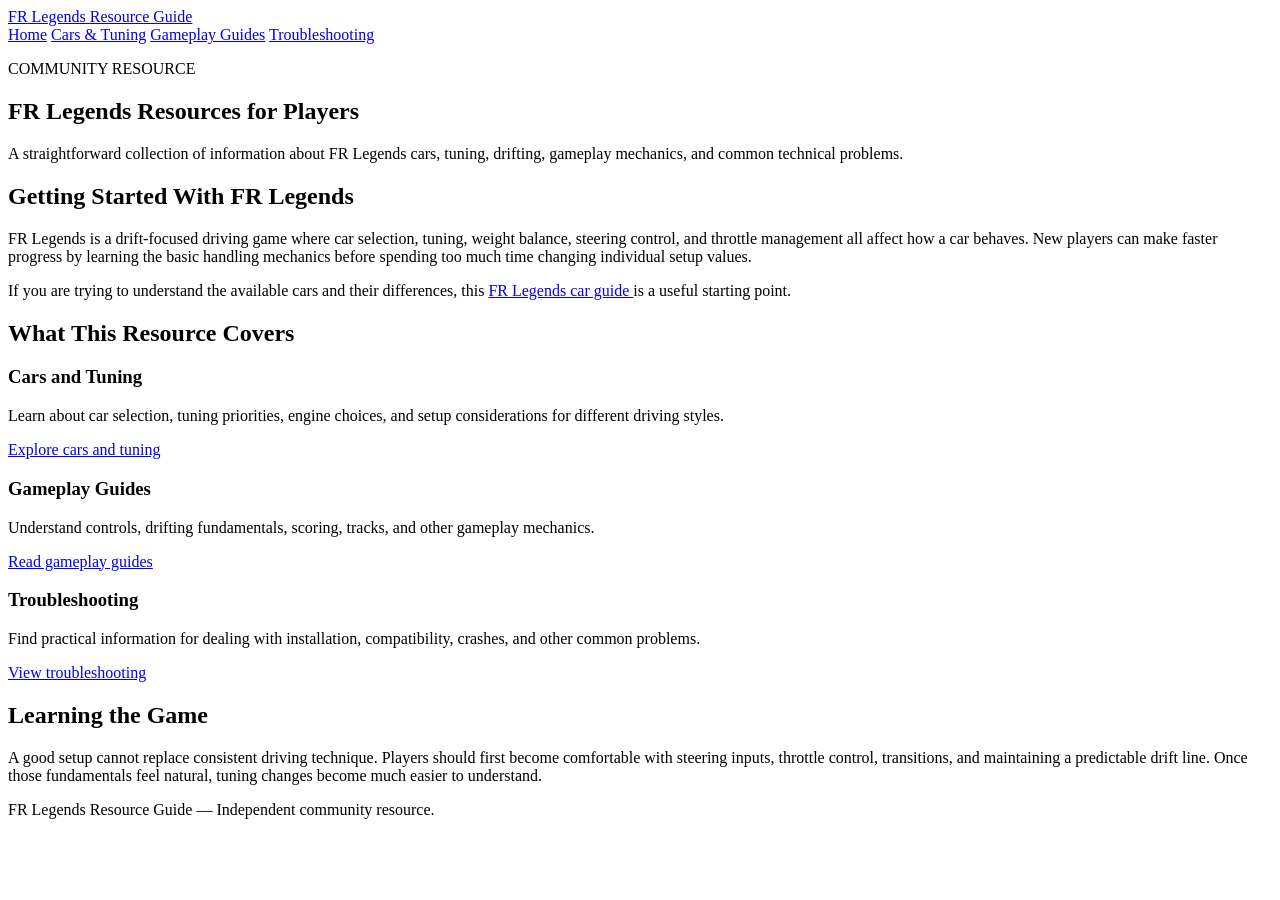
==== index.html @ 636a4249 "Create index.html" ====
<!DOCTYPE html>
<html lang="en">
<head>
    <meta charset="UTF-8">
    <meta name="viewport" content="width=device-width, initial-scale=1.0">

    <title>FR Legends Resource Guide</title>
    <meta name="description" content="A simple community resource for FR Legends cars, tuning, drifting, gameplay guides, and troubleshooting.">

    <link rel="stylesheet" href="styles.css">
</head>

<body>

<header class="site-header">
    <div class="container">
        <a href="index.html" class="site-title">FR Legends Resource Guide</a>

        <nav>
            <a href="index.html">Home</a>
            <a href="cars.html">Cars & Tuning</a>
            <a href="guides.html">Gameplay Guides</a>
            <a href="troubleshooting.html">Troubleshooting</a>
        </nav>
    </div>
</header>

<main>

<section class="hero">
    <div class="container">
        <p class="eyebrow">COMMUNITY RESOURCE</p>

        <h1>FR Legends Resources for Players</h1>

        <p class="hero-text">
            A straightforward collection of information about FR Legends cars,
            tuning, drifting, gameplay mechanics, and common technical problems.
        </p>
    </div>
</section>

<section class="content-section">
    <div class="container">

        <h2>Getting Started With FR Legends</h2>

        <p>
            FR Legends is a drift-focused driving game where car selection,
            tuning, weight balance, steering control, and throttle management
            all affect how a car behaves. New players can make faster progress
            by learning the basic handling mechanics before spending too much
            time changing individual setup values.
        </p>

        <p>
            If you are trying to understand the available cars and their
            differences, this
            <a href="https://frlegendszone.com/fr-legends-all-cars-guide/">
                FR Legends car guide
            </a>
            is a useful starting point.
        </p>

        <h2>What This Resource Covers</h2>

        <div class="resource-list">

            <article>
                <h3>Cars and Tuning</h3>
                <p>
                    Learn about car selection, tuning priorities, engine
                    choices, and setup considerations for different driving
                    styles.
                </p>
                <a href="cars.html">Explore cars and tuning</a>
            </article>

            <article>
                <h3>Gameplay Guides</h3>
                <p>
                    Understand controls, drifting fundamentals, scoring,
                    tracks, and other gameplay mechanics.
                </p>
                <a href="guides.html">Read gameplay guides</a>
            </article>

            <article>
                <h3>Troubleshooting</h3>
                <p>
                    Find practical information for dealing with installation,
                    compatibility, crashes, and other common problems.
                </p>
                <a href="troubleshooting.html">View troubleshooting</a>
            </article>

        </div>

        <h2>Learning the Game</h2>

        <p>
            A good setup cannot replace consistent driving technique. Players
            should first become comfortable with steering inputs, throttle
            control, transitions, and maintaining a predictable drift line.
            Once those fundamentals feel natural, tuning changes become much
            easier to understand.
        </p>

    </div>
</section>

</main>

<footer>
    <div class="container">
        <p>FR Legends Resource Guide — Independent community resource.</p>
    </div>
</footer>

</body>
</html>
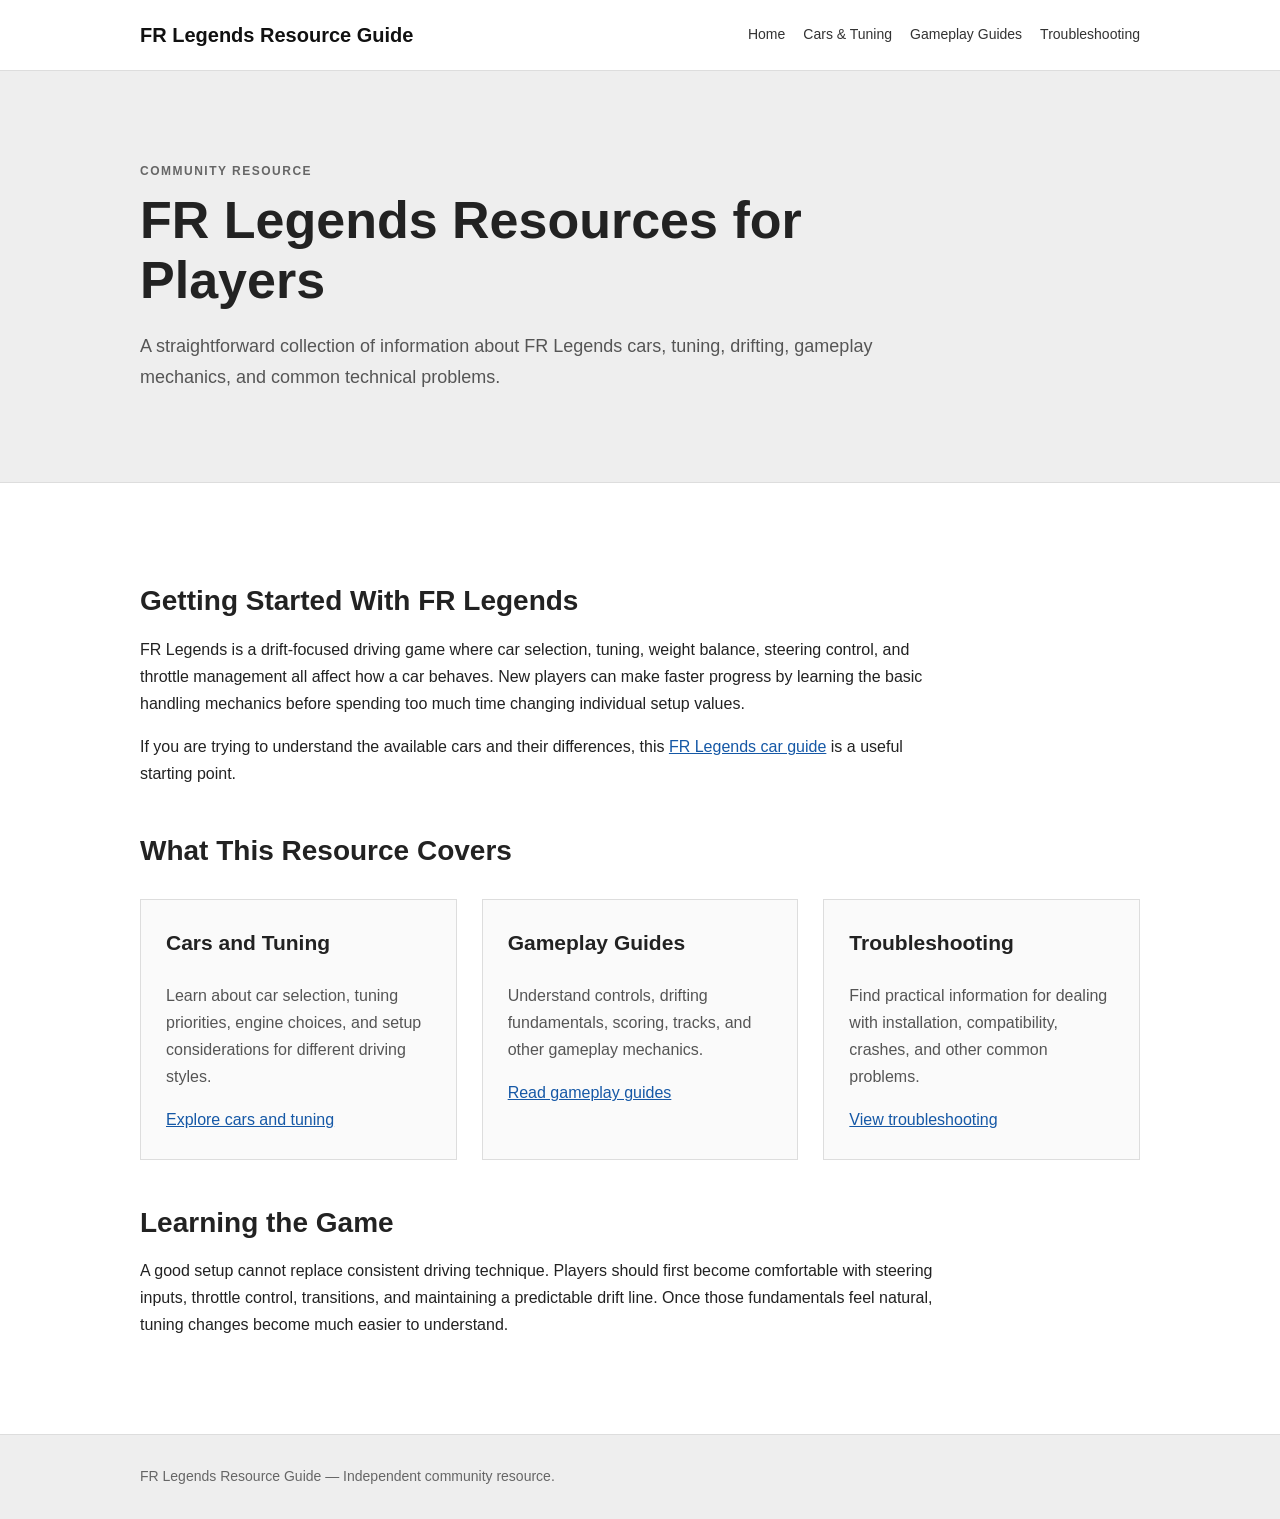
==== commit 9a0473e9: "Add files via upload" ====
--- a/index.html
+++ b/index.html
@@ -1,121 +1 @@
-<!DOCTYPE html>
-<html lang="en">
-<head>
-    <meta charset="UTF-8">
-    <meta name="viewport" content="width=device-width, initial-scale=1.0">
-
-    <title>FR Legends Resource Guide</title>
-    <meta name="description" content="A simple community resource for FR Legends cars, tuning, drifting, gameplay guides, and troubleshooting.">
-
-    <link rel="stylesheet" href="styles.css">
-</head>
-
-<body>
-
-<header class="site-header">
-    <div class="container">
-        <a href="index.html" class="site-title">FR Legends Resource Guide</a>
-
-        <nav>
-            <a href="index.html">Home</a>
-            <a href="cars.html">Cars & Tuning</a>
-            <a href="guides.html">Gameplay Guides</a>
-            <a href="troubleshooting.html">Troubleshooting</a>
-        </nav>
-    </div>
-</header>
-
-<main>
-
-<section class="hero">
-    <div class="container">
-        <p class="eyebrow">COMMUNITY RESOURCE</p>
-
-        <h1>FR Legends Resources for Players</h1>
-
-        <p class="hero-text">
-            A straightforward collection of information about FR Legends cars,
-            tuning, drifting, gameplay mechanics, and common technical problems.
-        </p>
-    </div>
-</section>
-
-<section class="content-section">
-    <div class="container">
-
-        <h2>Getting Started With FR Legends</h2>
-
-        <p>
-            FR Legends is a drift-focused driving game where car selection,
-            tuning, weight balance, steering control, and throttle management
-            all affect how a car behaves. New players can make faster progress
-            by learning the basic handling mechanics before spending too much
-            time changing individual setup values.
-        </p>
-
-        <p>
-            If you are trying to understand the available cars and their
-            differences, this
-            <a href="https://frlegendszone.com/fr-legends-all-cars-guide/">
-                FR Legends car guide
-            </a>
-            is a useful starting point.
-        </p>
-
-        <h2>What This Resource Covers</h2>
-
-        <div class="resource-list">
-
-            <article>
-                <h3>Cars and Tuning</h3>
-                <p>
-                    Learn about car selection, tuning priorities, engine
-                    choices, and setup considerations for different driving
-                    styles.
-                </p>
-                <a href="cars.html">Explore cars and tuning</a>
-            </article>
-
-            <article>
-                <h3>Gameplay Guides</h3>
-                <p>
-                    Understand controls, drifting fundamentals, scoring,
-                    tracks, and other gameplay mechanics.
-                </p>
-                <a href="guides.html">Read gameplay guides</a>
-            </article>
-
-            <article>
-                <h3>Troubleshooting</h3>
-                <p>
-                    Find practical information for dealing with installation,
-                    compatibility, crashes, and other common problems.
-                </p>
-                <a href="troubleshooting.html">View troubleshooting</a>
-            </article>
-
-        </div>
-
-        <h2>Learning the Game</h2>
-
-        <p>
-            A good setup cannot replace consistent driving technique. Players
-            should first become comfortable with steering inputs, throttle
-            control, transitions, and maintaining a predictable drift line.
-            Once those fundamentals feel natural, tuning changes become much
-            easier to understand.
-        </p>
-
-    </div>
-</section>
-
-</main>
-
-<footer>
-    <div class="container">
-        <p>FR Legends Resource Guide — Independent community resource.</p>
-    </div>
-</footer>
-
-</body>
-</html>
+<!DOCTYPE html><html lang="en"><head><meta charset="UTF-8"><meta name="viewport" content="width=device-width, initial-scale=1.0"><title>FR Legends Resource Guide</title><meta name="description" content="A simple community resource for FR Legends cars, tuning, drifting, gameplay guides, and troubleshooting."><meta name="robots" content="index, follow"><link rel="canonical" href="https://fr-legends-resource-guide.onrender.com/"><link rel="stylesheet" href="styles.css"></head><body><header class="site-header"><div class="container"><a href="index.html" class="site-title">FR Legends Resource Guide</a><nav><a href="index.html">Home</a><a href="cars.html">Cars &amp; Tuning</a><a href="guides.html">Gameplay Guides</a><a href="troubleshooting.html">Troubleshooting</a></nav></div></header><main><section class="hero"><div class="container"><p class="eyebrow">COMMUNITY RESOURCE</p><h1>FR Legends Resources for Players</h1><p class="hero-text">A straightforward collection of information about FR Legends cars, tuning, drifting, gameplay mechanics, and common technical problems.</p></div></section><section class="content-section"><div class="container"><h2>Getting Started With FR Legends</h2><p>FR Legends is a drift-focused driving game where car selection, tuning, weight balance, steering control, and throttle management all affect how a car behaves. New players can make faster progress by learning the basic handling mechanics before spending too much time changing individual setup values.</p><p>If you are trying to understand the available cars and their differences, this <a href="https://frlegendszone.com/fr-legends-all-cars-guide/">FR Legends car guide</a> is a useful starting point.</p><h2>What This Resource Covers</h2><div class="resource-list"><article><h3>Cars and Tuning</h3><p>Learn about car selection, tuning priorities, engine choices, and setup considerations for different driving styles.</p><a href="cars.html">Explore cars and tuning</a></article><article><h3>Gameplay Guides</h3><p>Understand controls, drifting fundamentals, scoring, tracks, and other gameplay mechanics.</p><a href="guides.html">Read gameplay guides</a></article><article><h3>Troubleshooting</h3><p>Find practical information for dealing with installation, compatibility, crashes, and other common problems.</p><a href="troubleshooting.html">View troubleshooting</a></article></div><h2>Learning the Game</h2><p>A good setup cannot replace consistent driving technique. Players should first become comfortable with steering inputs, throttle control, transitions, and maintaining a predictable drift line. Once those fundamentals feel natural, tuning changes become much easier to understand.</p></div></section></main><footer><div class="container"><p>FR Legends Resource Guide — Independent community resource.</p></div></footer></body></html>
--- a/styles.css
+++ b/styles.css
@@ -0,0 +1 @@
+*{box-sizing:border-box}html{scroll-behavior:smooth}body{margin:0;font-family:Arial,Helvetica,sans-serif;line-height:1.7;background:#f7f7f7;color:#222}a{color:#1558a6;text-decoration:underline}a:hover{text-decoration:none}.container{width:min(100% - 40px,1000px);margin:0 auto}.site-header{background:#fff;border-bottom:1px solid #ddd}.site-header .container{min-height:70px;display:flex;align-items:center;justify-content:space-between;gap:30px}.site-title{color:#111;font-size:20px;font-weight:700;text-decoration:none}nav{display:flex;flex-wrap:wrap;gap:18px}nav a{color:#333;font-size:14px;text-decoration:none}.hero,.page-header{background:#eee;border-bottom:1px solid #ddd}.hero{padding:90px 0}.page-header{padding:65px 0}.eyebrow{margin:0 0 10px;font-size:12px;font-weight:700;letter-spacing:1.5px;color:#666}h1{max-width:800px;margin:0 0 20px;font-size:clamp(34px,6vw,52px);line-height:1.15}h2{margin-top:45px;margin-bottom:15px;font-size:28px;line-height:1.3}h3{margin-top:0;font-size:21px}.hero-text,.page-header p:not(.eyebrow){max-width:750px;margin:0;font-size:18px;color:#555}.content-section{padding:55px 0 80px;background:#fff}.content-section p,.content-section li{max-width:800px}.resource-list{display:grid;grid-template-columns:repeat(3,1fr);gap:25px;margin-top:30px}.resource-list article{padding:25px;border:1px solid #ddd;background:#fafafa}.resource-list p{color:#555}footer{padding:30px 0;background:#eee;border-top:1px solid #ddd}footer p{margin:0;color:#666;font-size:14px}@media(max-width:750px){.site-header .container{padding:18px 0;align-items:flex-start;flex-direction:column}nav{gap:12px}.hero{padding:65px 0}.page-header{padding:50px 0}.resource-list{grid-template-columns:1fr}h2{font-size:25px}.container{width:min(100% - 30px,1000px)}}
